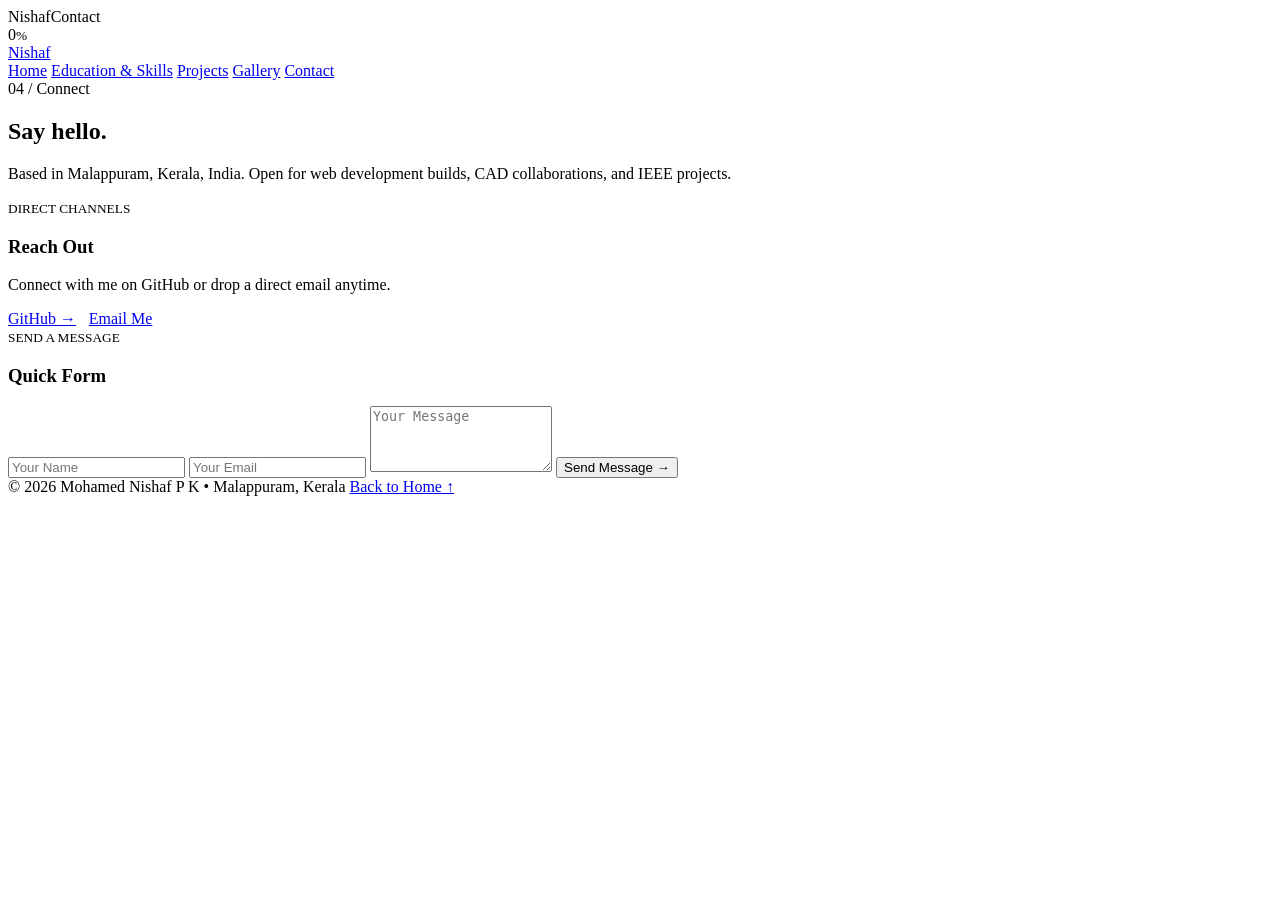
==== contact.html @ 33652bbd "Create contact.html" ====
<!DOCTYPE html>
<html lang="en">
<head>
    <meta charset="UTF-8">
    <meta name="viewport" content="width=device-width, initial-scale=1.0">
    <title>Contact — Nishaf</title>
    <link href="https://fonts.googleapis.com/css2?family=Inter:wght@400;600&family=Syne:wght@700;800&family=JetBrains+Mono:wght@400;500&display=swap" rel="stylesheet">
    <link rel="stylesheet" href="style.css">
</head>
<body>
    <div class="preloader" id="preloader">
        <div class="shutters"><i></i><i></i><i></i><i></i><i></i></div>
        <div class="hud"><div class="hud-top"><span>Nishaf</span><span>Contact</span></div><div class="bar-wrap"><div class="bar" id="bar"></div></div><div class="count"><span id="num">0</span><small>%</small></div></div>
    </div>

    <header>
        <a href="index.html" class="brand">Nishaf</a>
        <nav>
            <a href="index.html">Home</a>
            <a href="education.html">Education &amp; Skills</a>
            <a href="projects.html">Projects</a>
            <a href="gallery.html">Gallery</a>
            <a href="contact.html" class="active">Contact</a>
        </nav>
    </header>

    <main>
        <section class="page-top">
            <span class="tag">04 / Connect</span>
            <h1>Say hello<span style="color:var(--acc);">.</span></h1>
            <p>Based in Malappuram, Kerala, India. Open for web development builds, CAD collaborations, and IEEE projects.</p>
        </section>

        <section class="sec grid-2">
            <div class="card">
                <div>
                    <small>DIRECT CHANNELS</small>
                    <h3>Reach Out</h3>
                    <p>Connect with me on GitHub or drop a direct email anytime.</p>
                </div>
                <div style="display:flex; gap:0.8rem; flex-wrap:wrap; margin-top:1rem;">
                    <a href="https://github.com/muhammadshanp" target="_blank" class="cta">GitHub →</a>
                    <a href="mailto:nishaf.pk@example.com" class="cta" style="background:#fff;">Email Me</a>
                </div>
            </div>

            <form class="card" onsubmit="event.preventDefault(); alert('Message sent! Thank you for reaching out.');">
                <small>SEND A MESSAGE</small>
                <h3>Quick Form</h3>
                <input type="text" class="inp" placeholder="Your Name" required>
                <input type="email" class="inp" placeholder="Your Email" required>
                <textarea rows="4" class="inp" placeholder="Your Message" required></textarea>
                <button type="submit" class="cta">Send Message →</button>
            </form>
        </section>
    </main>

    <footer>
        <span>© 2026 Mohamed Nishaf P K • Malappuram, Kerala</span>
        <a href="index.html">Back to Home ↑</a>
    </footer>
    <script src="script.js"></script>
</body>
</html>
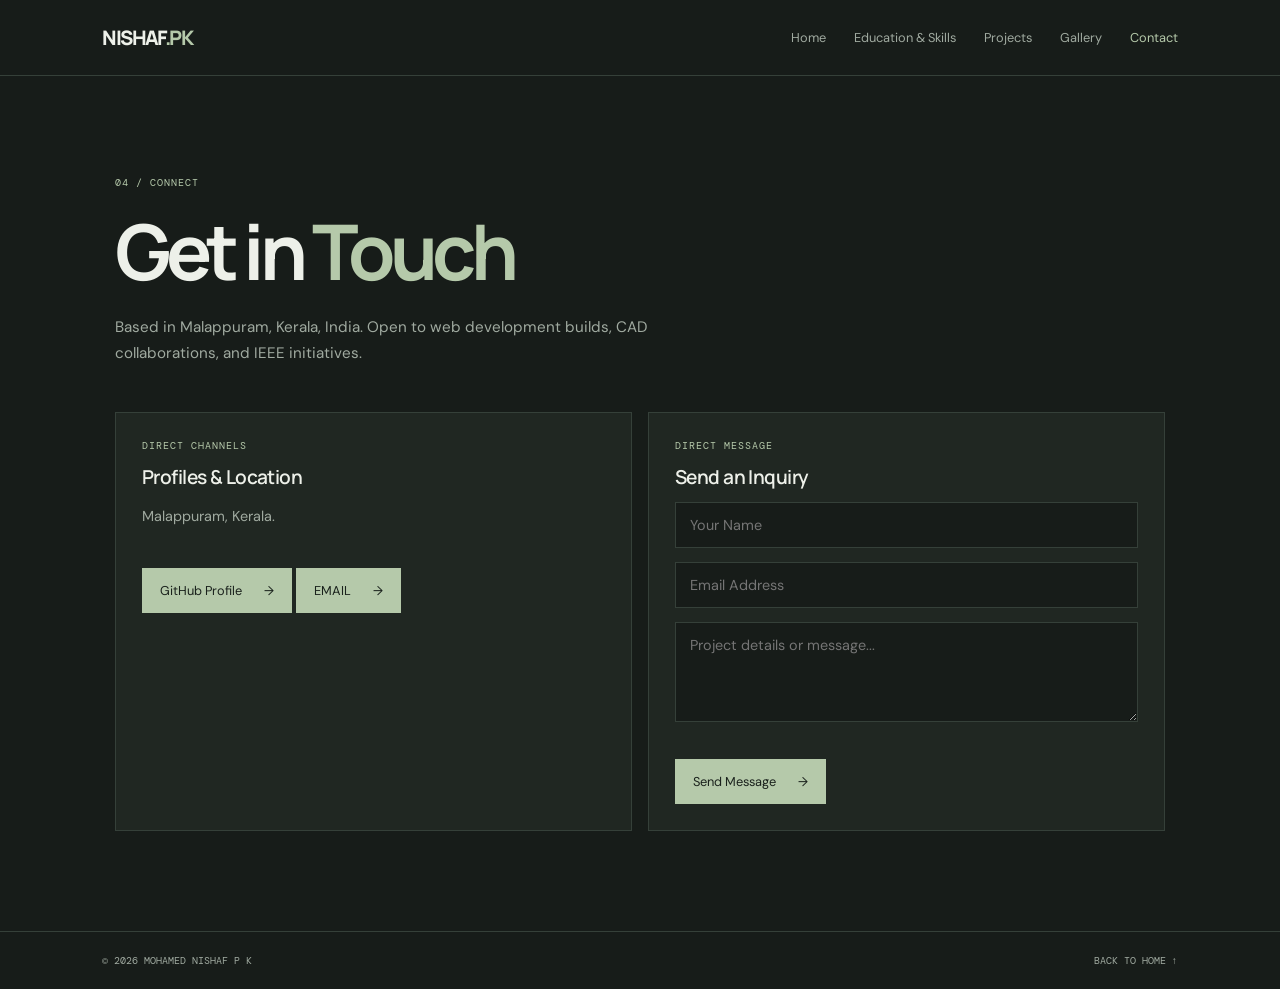
==== commit 8adb8720: "updated pagegege" ====
--- a/contact.html
+++ b/contact.html
@@ -1,64 +1,62 @@
 <!DOCTYPE html>
 <html lang="en">
 <head>
-    <meta charset="UTF-8">
-    <meta name="viewport" content="width=device-width, initial-scale=1.0">
-    <title>Contact — Nishaf</title>
-    <link href="https://fonts.googleapis.com/css2?family=Inter:wght@400;600&family=Syne:wght@700;800&family=JetBrains+Mono:wght@400;500&display=swap" rel="stylesheet">
-    <link rel="stylesheet" href="style.css">
+  <meta charset="UTF-8">
+  <meta name="viewport" content="width=device-width, initial-scale=1.0">
+  <title>Contact — Mohamed Nishaf P K</title>
+  <link rel="stylesheet" href="style.css">
 </head>
 <body>
-    <div class="preloader" id="preloader">
-        <div class="shutters"><i></i><i></i><i></i><i></i><i></i></div>
-        <div class="hud"><div class="hud-top"><span>Nishaf</span><span>Contact</span></div><div class="bar-wrap"><div class="bar" id="bar"></div></div><div class="count"><span id="num">0</span><small>%</small></div></div>
+  <div class="loader" id="loader">
+    <div class="loader-mark">NPK<span>.</span></div>
+    <p>LOADING CONTACT</p>
+    <div class="loader-track"><span></span></div>
+  </div>
+
+  <header>
+    <a href="index.html" class="brand">NISHAF<span>.PK</span></a>
+    <nav>
+      <a href="index.html">Home</a>
+      <a href="education.html">Education &amp; Skills</a>
+      <a href="projects.html">Projects</a>
+      <a href="gallery.html">Gallery</a>
+      <a href="contact.html" class="active">Contact</a>
+    </nav>
+  </header>
+
+  <main class="page-wrap">
+    <div class="reveal">
+      <p class="eyebrow">04 / CONNECT</p>
+      <h1>Get in <span>Touch</span></h1>
+      <p class="intro">Based in Malappuram, Kerala, India. Open to web development builds, CAD collaborations, and IEEE initiatives.</p>
     </div>
 
-    <header>
-        <a href="index.html" class="brand">Nishaf</a>
-        <nav>
-            <a href="index.html">Home</a>
-            <a href="education.html">Education &amp; Skills</a>
-            <a href="projects.html">Projects</a>
-            <a href="gallery.html">Gallery</a>
-            <a href="contact.html" class="active">Contact</a>
-        </nav>
-    </header>
+    <div class="cards reveal">
+      <div class="card">
+        <p class="eyebrow">DIRECT CHANNELS</p>
+        <h3>Profiles &amp; Location</h3>
+        <p> Malappuram, Kerala.</p>
+        <div style="margin-top: 20px;">
+          <a href="https://github.com/mohammednishafpkkk" target="_blank" class="button">GitHub Profile <span>→</span></a>
+ <a href="mohammednishafpk8@gmail.com" target="_blank" class="button">EMAIL <span>→</span></a>
+        </div>
+      </div>
 
-    <main>
-        <section class="page-top">
-            <span class="tag">04 / Connect</span>
-            <h1>Say hello<span style="color:var(--acc);">.</span></h1>
-            <p>Based in Malappuram, Kerala, India. Open for web development builds, CAD collaborations, and IEEE projects.</p>
-        </section>
+      <form class="card" onsubmit="event.preventDefault(); alert('Thank you. Your message has been recorded.');">
+        <p class="eyebrow">DIRECT MESSAGE</p>
+        <h3>Send an Inquiry</h3>
+        <input type="text" class="form-field" placeholder="Your Name" required>
+        <input type="email" class="form-field" placeholder="Email Address" required>
+        <textarea rows="4" class="form-field" placeholder="Project details or message..." required></textarea>
+        <button type="submit" class="button" style="border:0; cursor:pointer;">Send Message <span>→</span></button>
+      </form>
+    </div>
+  </main>
 
-        <section class="sec grid-2">
-            <div class="card">
-                <div>
-                    <small>DIRECT CHANNELS</small>
-                    <h3>Reach Out</h3>
-                    <p>Connect with me on GitHub or drop a direct email anytime.</p>
-                </div>
-                <div style="display:flex; gap:0.8rem; flex-wrap:wrap; margin-top:1rem;">
-                    <a href="https://github.com/muhammadshanp" target="_blank" class="cta">GitHub →</a>
-                    <a href="mailto:nishaf.pk@example.com" class="cta" style="background:#fff;">Email Me</a>
-                </div>
-            </div>
-
-            <form class="card" onsubmit="event.preventDefault(); alert('Message sent! Thank you for reaching out.');">
-                <small>SEND A MESSAGE</small>
-                <h3>Quick Form</h3>
-                <input type="text" class="inp" placeholder="Your Name" required>
-                <input type="email" class="inp" placeholder="Your Email" required>
-                <textarea rows="4" class="inp" placeholder="Your Message" required></textarea>
-                <button type="submit" class="cta">Send Message →</button>
-            </form>
-        </section>
-    </main>
-
-    <footer>
-        <span>© 2026 Mohamed Nishaf P K • Malappuram, Kerala</span>
-        <a href="index.html">Back to Home ↑</a>
-    </footer>
-    <script src="script.js"></script>
+  <footer>
+    <span>© 2026 MOHAMED NISHAF P K</span>
+    <a href="index.html">BACK TO HOME ↑</a>
+  </footer>
+  <script src="script.js"></script>
 </body>
 </html>
--- a/style.css
+++ b/style.css
@@ -0,0 +1,650 @@
+@import url('https://fonts.googleapis.com/css2?family=DM+Mono:wght@400;500&family=DM+Sans:wght@400;500;600;700&family=Manrope:wght@400;500;600;700;800&display=swap');
+
+:root {
+  --bg: #171c19;
+  --surface: #202722;
+  --surface-light: #28332b;
+  --text: #edf0e9;
+  --muted: #a0aaa0;
+  --green: #b5c9aa;
+  --line: #354039;
+  --sans: "DM Sans", sans-serif;
+  --display: "Manrope", sans-serif;
+  --mono: "DM Mono", monospace;
+}
+
+* {
+  box-sizing: border-box;
+}
+
+html {
+  scroll-behavior: smooth;
+}
+
+body {
+  margin: 0;
+  min-width: 320px;
+  background: var(--bg);
+  color: var(--text);
+  font-family: var(--sans);
+  -webkit-font-smoothing: antialiased;
+}
+
+a {
+  color: inherit;
+  text-decoration: none;
+}
+
+button,
+input,
+textarea {
+  font: inherit;
+}
+
+img {
+  display: block;
+  max-width: 100%;
+}
+
+/* Loading screen */
+.loader {
+  position: fixed;
+  z-index: 1000;
+  top: 0;
+  right: 0;
+  bottom: 0;
+  left: 0;
+  display: grid;
+  place-content: center;
+  justify-items: center;
+  gap: 16px;
+  background: var(--bg);
+  transition: opacity 0.5s ease, visibility 0.5s ease;
+}
+
+.loader.hidden {
+  opacity: 0;
+  visibility: hidden;
+  pointer-events: none;
+}
+
+.loader-mark {
+  color: var(--text);
+  font: 800 2rem var(--display);
+  letter-spacing: -0.08em;
+}
+
+.loader-mark span,
+.brand span {
+  color: var(--green);
+}
+
+.loader p {
+  margin: 0;
+  color: var(--muted);
+  font: 10px var(--mono);
+  letter-spacing: 0.06em;
+}
+
+.loader-track {
+  width: 140px;
+  height: 2px;
+  overflow: hidden;
+  background: var(--line);
+}
+
+.loader-track span {
+  display: block;
+  width: 45%;
+  height: 100%;
+  background: var(--green);
+  animation: loader-move 1s ease-in-out infinite alternate;
+}
+
+@keyframes loader-move {
+  from { transform: translateX(0); }
+  to { transform: translateX(125%); }
+}
+
+/* Header and navigation */
+header {
+  position: relative;
+  z-index: 5;
+  min-height: 76px;
+  padding: 0 8vw;
+  display: flex;
+  align-items: center;
+  justify-content: space-between;
+  gap: 24px;
+  border-bottom: 1px solid var(--line);
+  background: var(--bg);
+}
+
+.brand {
+  flex: 0 0 auto;
+  color: var(--text);
+  font: 800 1.25rem var(--display);
+  letter-spacing: -0.08em;
+}
+
+nav {
+  display: flex;
+  align-items: center;
+  flex-wrap: wrap;
+  gap: 28px;
+}
+
+nav a {
+  color: var(--muted);
+  font-size: 0.8rem;
+  transition: color 0.2s ease;
+}
+
+nav a:hover,
+nav a.active {
+  color: var(--green);
+}
+
+/* Main sections and typography */
+main {
+  min-height: calc(100vh - 145px);
+}
+
+.page-wrap {
+  width: min(88%, 1050px);
+  margin: 0 auto;
+  padding: 100px 0;
+}
+
+.eyebrow {
+  margin: 0;
+  color: var(--green);
+  font: 10px var(--mono);
+  letter-spacing: 0.1em;
+  text-transform: uppercase;
+}
+
+h1 {
+  margin: 22px 0;
+  font: 700 clamp(2.7rem, 6vw, 5rem) / 1.05 var(--display);
+  letter-spacing: -0.07em;
+}
+
+h1 span {
+  color: var(--green);
+}
+
+h3 {
+  margin: 12px 0;
+  font: 600 1.2rem var(--display);
+  letter-spacing: -0.03em;
+}
+
+p {
+  line-height: 1.75;
+}
+
+.intro {
+  max-width: 540px;
+  color: var(--muted);
+  font-size: 0.95rem;
+}
+
+.button {
+  display: inline-flex;
+  align-items: center;
+  gap: 22px;
+  margin-top: 18px;
+  padding: 14px 18px;
+  background: var(--green);
+  color: #1a211c;
+  font-size: 0.8rem;
+  transition: transform 0.2s ease, background 0.2s ease;
+}
+
+.button:hover {
+  transform: translateY(-2px);
+  background: #c8d8bf;
+}
+
+/* Cards, Gallery & Forms */
+.cards {
+  display: grid;
+  grid-template-columns: repeat(2, minmax(0, 1fr));
+  gap: 16px;
+  margin-top: 45px;
+}
+
+.card {
+  min-width: 0;
+  padding: 26px;
+  border: 1px solid var(--line);
+  background: var(--surface);
+}
+
+.card p:not(.eyebrow) {
+  color: var(--muted);
+  font-size: 0.9rem;
+}
+
+.tag {
+  display: inline-block;
+  margin: 5px 5px 0 0;
+  padding: 8px 10px;
+  border: 1px solid var(--line);
+  color: var(--muted);
+  font-size: 0.72rem;
+}
+
+.art-preview {
+  height: 165px;
+  margin-bottom: 16px;
+  border: 1px solid var(--line);
+  background: var(--surface-light);
+  display: grid;
+  place-content: center;
+  color: var(--green);
+  font: 10px var(--mono);
+  letter-spacing: 0.1em;
+}
+
+.form-field {
+  width: 100%;
+  margin-bottom: 14px;
+  padding: 13px 14px;
+  border: 1px solid var(--line);
+  background: var(--bg);
+  color: var(--text);
+  font-size: 0.9rem;
+}
+
+.form-field:focus {
+  outline: none;
+  border-color: var(--green);
+}
+/* Home page hero */
+.home-page {
+  overflow-x: hidden;
+}
+
+.home-hero {
+  width: min(88%, 1050px);
+  min-height: 570px;
+  margin: 0 auto;
+  padding: 80px 0;
+  display: grid;
+  grid-template-columns: minmax(0, 1.1fr) minmax(280px, 0.9fr);
+  align-items: center;
+  gap: 8%;
+}
+
+.home-hero-copy {
+  max-width: 580px;
+}
+
+.home-hero h1 {
+  font-size: clamp(3.4rem, 7vw, 6.2rem);
+}
+
+.home-intro {
+  max-width: 570px;
+  color: var(--muted);
+  font-size: 0.96rem;
+}
+
+.home-actions {
+  display: flex;
+  align-items: center;
+  flex-wrap: wrap;
+  gap: 24px;
+  margin-top: 26px;
+}
+
+.home-actions .button {
+  margin-top: 0;
+}
+
+.home-text-link {
+  display: inline-flex;
+  align-items: center;
+  color: var(--text);
+  font-size: 0.8rem;
+  line-height: 1;
+}
+
+.home-text-link span {
+  margin-left: 5px;
+  color: var(--green);
+}
+
+/* Enhanced Architectural Illustration */
+.home-art {
+  position: relative;
+  width: 100%;
+  height: 390px;
+  overflow: visible;
+  border: 1px solid #38443a;
+  background-color: #242e27;
+  background-image:
+    linear-gradient(to right, rgba(181, 201, 170, 0.05) 1px, transparent 1px),
+    linear-gradient(to bottom, rgba(181, 201, 170, 0.05) 1px, transparent 1px),
+    radial-gradient(circle at 75% 24%, rgba(176, 154, 120, 0.16), transparent 55%);
+  background-size: 26px 26px, 26px 26px, 100% 100%;
+  box-shadow: 0 24px 48px -20px rgba(0, 0, 0, 0.55);
+  transition: transform 0.25s ease-out, border-color 0.3s ease;
+  transform-style: preserve-3d;
+}
+
+.home-art:hover {
+  border-color: var(--green);
+}
+
+.home-art::before,
+.home-art::after {
+  content: '+';
+  position: absolute;
+  color: var(--green);
+  font: 11px var(--mono);
+  opacity: 0.55;
+  pointer-events: none;
+}
+
+.home-art::before { top: 6px; left: 8px; }
+.home-art::after { bottom: 6px; right: 8px; }
+
+.home-art-top,
+.home-art-caption {
+  position: absolute;
+  right: 22px;
+  left: 22px;
+  display: flex;
+  justify-content: space-between;
+  color: #b0bcae;
+  font: 9px var(--mono);
+  letter-spacing: 0.08em;
+}
+
+.home-art-top {
+  top: 20px;
+}
+
+.home-sun {
+  position: absolute;
+  top: 72px;
+  right: 58px;
+  width: 74px;
+  height: 74px;
+  border-radius: 50%;
+  background: #b09a78;
+  box-shadow: 0 0 32px rgba(176, 154, 120, 0.35);
+  transition: transform 0.35s ease;
+}
+
+.home-arch {
+  position: absolute;
+  bottom: 48px;
+  border: 1px solid #9cac96;
+  border-bottom: 0;
+  border-radius: 120px 120px 0 0;
+  transition: transform 0.35s ease, border-color 0.3s ease;
+}
+
+.home-art:hover .home-arch-back {
+  border-color: var(--green);
+}
+
+.home-arch-back {
+  left: 12%;
+  width: 76%;
+  height: 220px;
+}
+
+.home-arch-middle {
+  left: 25%;
+  width: 50%;
+  height: 165px;
+  background: #37463a;
+}
+
+.home-arch-front {
+  left: 40%;
+  width: 22%;
+  height: 105px;
+  background: #28332b;
+}
+
+.home-ground {
+  position: absolute;
+  right: 8%;
+  bottom: 48px;
+  left: 8%;
+  height: 1px;
+  background: #9cac96;
+}
+
+.home-art-caption {
+  bottom: 20px;
+}
+
+.home-art-caption span {
+  color: var(--green);
+}
+
+.home-art-label {
+  position: absolute;
+  right: -14px;
+  bottom: 68px;
+  padding: 12px 15px;
+  border: 1px solid var(--line);
+  border-left: 2px solid var(--green);
+  background: var(--surface);
+  color: var(--text);
+  font-size: 0.7rem;
+  box-shadow: 0 12px 24px rgba(0, 0, 0, 0.4);
+  transition: transform 0.3s ease;
+}
+
+.home-art:hover .home-art-label {
+  transform: translate(-4px, -3px);
+}
+
+/* Moving interests ticker */
+.ticker {
+  overflow: hidden;
+  padding: 17px 0;
+  border-top: 1px solid var(--line);
+  border-bottom: 1px solid var(--line);
+  background: #1c231e;
+}
+
+.ticker-track {
+  display: flex;
+  width: max-content;
+  gap: 30px;
+  animation: ticker-scroll 35s linear infinite;
+}
+
+.ticker-track span {
+  color: #c2cbbf;
+  font: 9px var(--mono);
+  letter-spacing: 0.1em;
+  white-space: nowrap;
+}
+
+@keyframes ticker-scroll {
+  from { transform: translateX(0); }
+  to { transform: translateX(-50%); }
+}
+
+/* Overview & Directory */
+.section-width {
+  width: min(88%, 1050px);
+  margin: 0 auto;
+}
+
+.overview {
+  padding: 100px 0;
+  border-bottom: 1px solid var(--line);
+}
+
+.overview-content {
+  display: grid;
+  grid-template-columns: minmax(0, 1fr) minmax(0, 1fr);
+  align-items: start;
+  gap: 10%;
+  margin-top: 34px;
+}
+
+.overview-content h2,
+.directory-heading h2 {
+  margin: 0;
+  font: 700 clamp(2.5rem, 5vw, 4.2rem) / 1.08 var(--display);
+  letter-spacing: -0.07em;
+}
+
+.overview-content h2 span,
+.directory-heading h2 span {
+  color: var(--green);
+}
+
+.overview-content > div p {
+  color: var(--muted);
+  font-size: 0.92rem;
+}
+
+.overview-content .home-signature {
+  margin-top: 28px;
+  color: var(--green);
+  font: 9px var(--mono);
+  letter-spacing: 0.08em;
+}
+
+.home-signature span {
+  padding: 0 6px;
+}
+
+.directory {
+  padding: 100px 0;
+}
+
+.directory-heading {
+  display: flex;
+  align-items: flex-end;
+  justify-content: space-between;
+  gap: 30px;
+  margin-bottom: 36px;
+}
+
+.directory-heading h2 {
+  margin-top: 16px;
+}
+
+.directory-note {
+  max-width: 300px;
+  color: var(--muted);
+  font-size: 0.85rem;
+}
+
+.directory-list {
+  border-top: 1px solid var(--line);
+}
+
+.directory-card {
+  display: grid;
+  grid-template-columns: 0.8fr 1.2fr 1.5fr 30px;
+  align-items: center;
+  gap: 20px;
+  padding: 23px 5px;
+  border-bottom: 1px solid var(--line);
+  transition: padding 0.2s ease, background 0.2s ease;
+}
+
+.directory-card:hover {
+  padding-right: 12px;
+  padding-left: 12px;
+  background: var(--surface);
+}
+
+.directory-number {
+  color: var(--green);
+  font: 9px var(--mono);
+}
+
+.directory-title {
+  font: 600 1rem var(--display);
+}
+
+.directory-description {
+  color: var(--muted);
+  font-size: 0.78rem;
+}
+
+.directory-arrow {
+  color: var(--green);
+  text-align: right;
+}
+
+/* Footer & Smooth Reveal */
+footer {
+  padding: 22px 8vw;
+  display: flex;
+  align-items: center;
+  justify-content: space-between;
+  gap: 15px;
+  border-top: 1px solid var(--line);
+  color: var(--muted);
+  font: 10px var(--mono);
+}
+
+footer a:hover {
+  color: var(--green);
+}
+
+.reveal {
+  opacity: 0;
+  transform: translateY(22px);
+  transition: opacity 0.75s cubic-bezier(0.22, 1, 0.36, 1),
+              transform 0.75s cubic-bezier(0.22, 1, 0.36, 1);
+  will-change: opacity, transform;
+}
+
+.reveal.visible {
+  opacity: 1;
+  transform: translateY(0);
+}
+
+/* Responsive */
+@media (max-width: 760px) {
+  header { padding-right: 6vw; padding-left: 6vw; }
+  nav { gap: 18px; }
+  .home-hero { width: 88%; grid-template-columns: 1fr; gap: 45px; padding: 70px 0; }
+  .home-art { width: 100%; max-width: 500px; height: 340px; }
+  .section-width { width: 88%; }
+  .overview-content { grid-template-columns: 1fr; gap: 26px; }
+  .directory-heading { align-items: flex-start; flex-direction: column; }
+  .directory-card { grid-template-columns: 1fr 30px; gap: 8px; }
+  .directory-number, .directory-title, .directory-description { grid-column: 1; }
+  .directory-arrow { grid-column: 2; grid-row: 1 / span 3; }
+}
+
+@media (max-width: 560px) {
+  header { padding: 18px 6vw; align-items: flex-start; flex-direction: column; gap: 18px; }
+  nav { width: 100%; gap: 12px 18px; }
+  nav a { font-size: 0.76rem; }
+  .page-wrap { width: 88%; padding: 75px 0; }
+  .home-hero { padding: 65px 0; }
+  .home-hero h1 { font-size: clamp(3rem, 13vw, 4.5rem); }
+  .home-art { height: 300px; }
+  .home-art-label { right: -6px; }
+  .art-preview { height: 140px; }
+  .cards { grid-template-columns: 1fr; }
+  .overview, .directory { padding: 75px 0; }
+  .directory-card { padding: 18px 4px; }
+  footer { padding: 20px 6vw; align-items: flex-start; flex-direction: column; }
+}
+
+@media (prefers-reduced-motion: reduce) {
+  html { scroll-behavior: auto; }
+  *, *::before, *::after { animation-duration: 0.01ms !important; transition-duration: 0.01ms !important; }
+  .reveal { opacity: 1; transform: none; }
+}
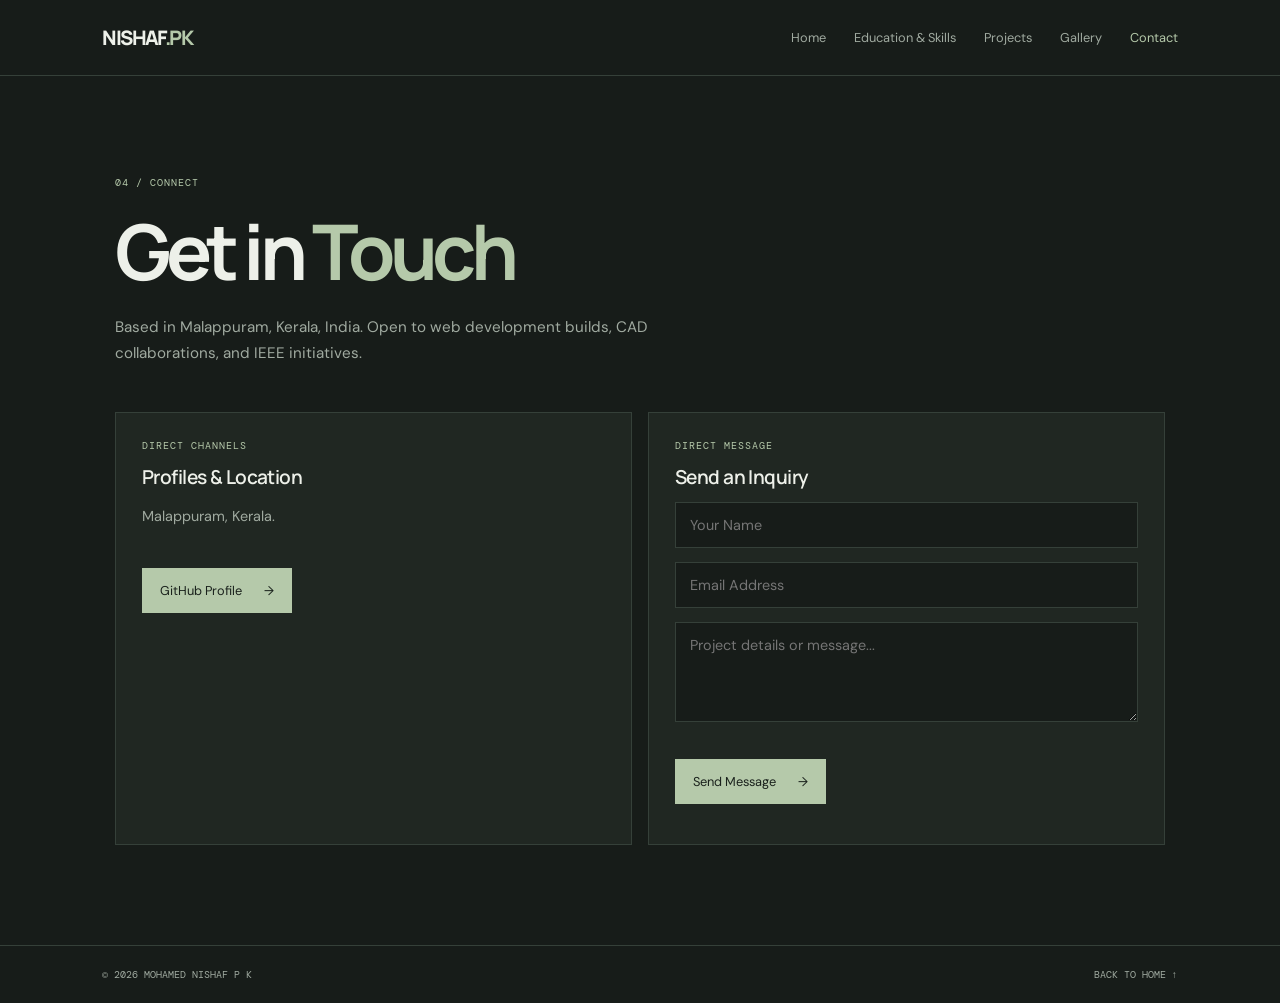
==== commit 8c02d311: "update contact working mail system.html" ====
--- a/contact.html
+++ b/contact.html
@@ -35,20 +35,20 @@
       <div class="card">
         <p class="eyebrow">DIRECT CHANNELS</p>
         <h3>Profiles &amp; Location</h3>
-        <p> Malappuram, Kerala.</p>
+        <p>Malappuram, Kerala.</p>
         <div style="margin-top: 20px;">
           <a href="https://github.com/mohammednishafpkkk" target="_blank" class="button">GitHub Profile <span>→</span></a>
- <a href="mohammednishafpk8@gmail.com" target="_blank" class="button">EMAIL <span>→</span></a>
         </div>
       </div>
 
-      <form class="card" onsubmit="event.preventDefault(); alert('Thank you. Your message has been recorded.');">
+      <form class="card" id="contact-form">
         <p class="eyebrow">DIRECT MESSAGE</p>
         <h3>Send an Inquiry</h3>
-        <input type="text" class="form-field" placeholder="Your Name" required>
-        <input type="email" class="form-field" placeholder="Email Address" required>
-        <textarea rows="4" class="form-field" placeholder="Project details or message..." required></textarea>
-        <button type="submit" class="button" style="border:0; cursor:pointer;">Send Message <span>→</span></button>
+        <input type="text" name="name" class="form-field" placeholder="Your Name" required>
+        <input type="email" name="email" class="form-field" placeholder="Email Address" required>
+        <textarea rows="4" name="message" class="form-field" placeholder="Project details or message..." required></textarea>
+        <button type="submit" id="send-btn" class="button" style="border:0; cursor:pointer;">Send Message <span>→</span></button>
+        <p id="form-status" class="eyebrow" style="margin-top: 14px;"></p>
       </form>
     </div>
   </main>
@@ -57,6 +57,46 @@
     <span>© 2026 MOHAMED NISHAF P K</span>
     <a href="index.html">BACK TO HOME ↑</a>
   </footer>
+
   <script src="script.js"></script>
+    <script src="script.js"></script>
+  <script>
+    const WORKER_URL = 'https://throbbing-darkness-d32d.aknnmwillback.workers.dev';
+
+    document.getElementById('contact-form').addEventListener('submit', async function(e) {
+      e.preventDefault();
+      var btn = document.getElementById('send-btn');
+      var status = document.getElementById('form-status');
+      btn.innerHTML = 'Sending...';
+      btn.disabled = true;
+
+      try {
+        var res = await fetch(WORKER_URL, {
+          method: 'POST',
+          headers: { 'Content-Type': 'application/json' },
+          body: JSON.stringify({
+            name: this.name.value,
+            email: this.email.value,
+            message: this.message.value
+          })
+        });
+        var data = await res.json();
+
+        if (data.ok) {
+          status.textContent = 'MESSAGE DELIVERED SUCCESSFULLY.';
+          btn.innerHTML = 'Sent <span>✓</span>';
+          this.reset();
+        } else {
+          status.textContent = 'ERROR: ' + (data.error || 'FAILED TO SEND');
+          btn.innerHTML = 'Send Message <span>→</span>';
+        }
+      } catch (err) {
+        status.textContent = 'NETWORK ERROR. PLEASE TRY AGAIN.';
+        btn.innerHTML = 'Send Message <span>→</span>';
+      }
+      btn.disabled = false;
+    });
+  </script>
+
 </body>
 </html>
